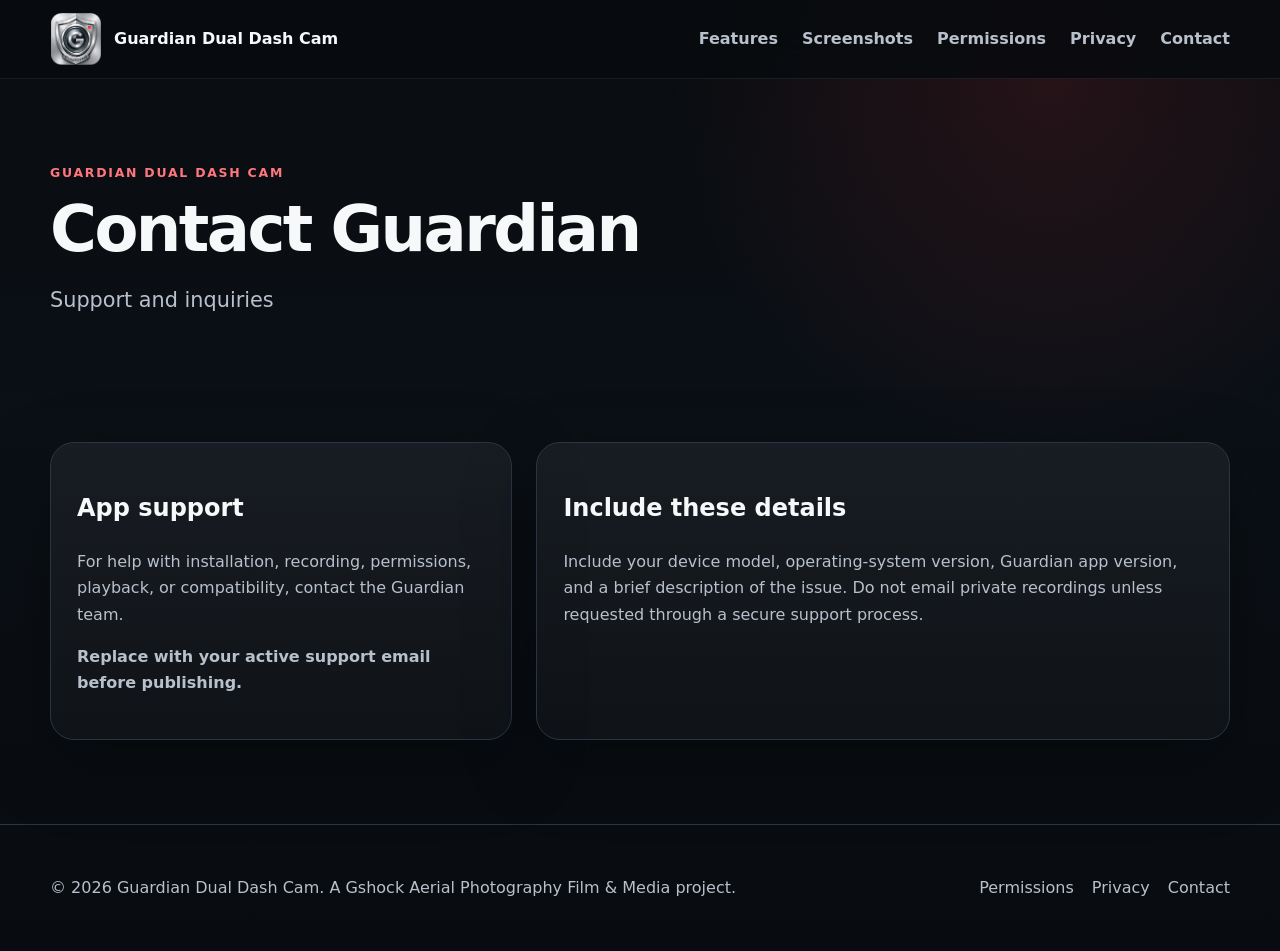
==== contact.html @ c3b72f9c "Add files via upload" ====
<!doctype html><html lang="en"><head><meta charset="utf-8"><meta name="viewport" content="width=device-width,initial-scale=1"><title>Contact Guardian Dual Dash Cam</title><meta name="description" content="Contact Guardian for app support, privacy questions, and business inquiries."><link rel="canonical" href="https://guardian1.netlify.app/contact.html"><link rel="icon" href="assets/images/guardian-logo.png"><link rel="stylesheet" href="assets/css/styles.css"></head><body><a class="skip" href="#main">Skip to content</a><header class="site-header"><div class="container nav"><a class="brand" href="index.html"><img src="assets/images/guardian-logo.png" width="52" height="52" alt="Guardian Dual Dash Cam logo"><span>Guardian Dual Dash Cam</span></a><button class="menu-button" aria-expanded="false" aria-controls="main-nav" aria-label="Open navigation">☰</button><nav class="nav-links" id="main-nav" aria-label="Primary"><a href="index.html#features">Features</a><a href="index.html#screenshots">Screenshots</a><a href="permissions.html">Permissions</a><a href="privacy.html">Privacy</a><a href="contact.html">Contact</a></nav></div></header><main id="main"><section class="page-hero"><div class="container"><p class="eyebrow">Guardian Dual Dash Cam</p><h1>Contact Guardian</h1><p class="lead">Support and inquiries</p></div></section><section><div class="container"><div class="contact-grid"><div class="card"><h2>App support</h2><p>For help with installation, recording, permissions, playback, or compatibility, contact the Guardian team.</p><p><strong>Replace with your active support email before publishing.</strong></p></div><div class="card"><h2>Include these details</h2><p>Include your device model, operating-system version, Guardian app version, and a brief description of the issue. Do not email private recordings unless requested through a secure support process.</p></div></div></div></section></main><footer class="site-footer"><div class="container footer-row"><p>© 2026 Guardian Dual Dash Cam. A Gshock Aerial Photography Film & Media project.</p><nav class="footer-links" aria-label="Footer"><a href="permissions.html">Permissions</a><a href="privacy.html">Privacy</a><a href="contact.html">Contact</a></nav></div></footer><script src="assets/js/main.js" defer></script></body></html>
---- assets/css/styles.css ----
:root{--bg:#080b0f;--surface:#11161d;--text:#f7f8fa;--muted:#b7c0cb;--line:#2b3542;--red:#ef3f46;--max:1180px;--radius:24px;--shadow:0 24px 70px rgba(0,0,0,.34)}*{box-sizing:border-box}html{scroll-behavior:smooth}body{margin:0;font-family:Inter,ui-sans-serif,system-ui,-apple-system,BlinkMacSystemFont,"Segoe UI",sans-serif;background:radial-gradient(circle at 82% 8%,rgba(239,63,70,.12),transparent 28%),linear-gradient(180deg,#090c10,#0b1016 45%,#080b0f);color:var(--text);line-height:1.65}img{max-width:100%;height:auto}a{color:inherit}.container{width:min(calc(100% - 36px),var(--max));margin:auto}.skip{position:absolute;left:-9999px;top:12px;background:#fff;color:#000;padding:.7rem 1rem;z-index:999}.skip:focus{left:12px}.site-header{position:sticky;top:0;z-index:50;background:rgba(8,11,15,.84);backdrop-filter:blur(18px);border-bottom:1px solid rgba(255,255,255,.08)}.nav{min-height:78px;display:flex;align-items:center;justify-content:space-between;gap:24px}.brand{display:flex;align-items:center;gap:12px;text-decoration:none;font-weight:850}.brand img{width:52px;height:52px;object-fit:contain}.nav-links{display:flex;align-items:center;gap:24px}.nav-links a{text-decoration:none;color:var(--muted);font-weight:700}.nav-links a:hover,.nav-links a:focus{color:#fff}.menu-button{display:none;border:1px solid var(--line);background:var(--surface);color:#fff;border-radius:12px;padding:.55rem .75rem;font-size:1.2rem}.hero{padding:82px 0 68px}.hero-grid{display:grid;grid-template-columns:1.15fr .85fr;align-items:center;gap:64px}.eyebrow{color:#ff777c;text-transform:uppercase;letter-spacing:.14em;font-size:.78rem;font-weight:900}.hero h1{font-size:clamp(2.6rem,6vw,5.5rem);line-height:.98;letter-spacing:-.055em;margin:.35rem 0 1.3rem}.lead{font-size:clamp(1.05rem,2vw,1.3rem);color:var(--muted);max-width:720px}.hero-logo-wrap{position:relative}.hero-logo-wrap:before{content:"";position:absolute;inset:10%;background:rgba(239,63,70,.16);filter:blur(55px);border-radius:50%}.hero-logo{position:relative;width:min(100%,470px);display:block;margin:auto;filter:drop-shadow(0 30px 45px rgba(0,0,0,.5))}.actions{display:flex;flex-wrap:wrap;gap:12px;margin-top:28px}.btn{display:inline-flex;align-items:center;justify-content:center;min-height:52px;padding:.8rem 1.15rem;border-radius:14px;text-decoration:none;font-weight:850;border:1px solid var(--line);transition:.2s}.btn-primary{background:linear-gradient(135deg,#f64e54,#c91f2a);border-color:transparent;box-shadow:0 12px 30px rgba(239,63,70,.22)}.btn-secondary{background:rgba(255,255,255,.04)}.btn:hover{transform:translateY(-2px)}.trust-row{display:grid;grid-template-columns:repeat(4,1fr);gap:12px;margin-top:30px}.trust-row div{padding:14px;border:1px solid var(--line);border-radius:14px;background:rgba(255,255,255,.025);font-weight:750;font-size:.92rem}section{padding:84px 0}.section-head{max-width:780px;margin-bottom:34px}.section-head h2{font-size:clamp(2rem,4vw,3.6rem);line-height:1.08;letter-spacing:-.035em;margin:0 0 12px}.section-head p,.card p,.prose p,.prose li{color:var(--muted)}.features{display:grid;grid-template-columns:repeat(3,1fr);gap:18px}.card{background:linear-gradient(180deg,rgba(255,255,255,.055),rgba(255,255,255,.025));border:1px solid var(--line);border-radius:var(--radius);padding:26px;box-shadow:var(--shadow)}.card h3{margin:.3rem 0 .55rem}.icon{width:42px;height:42px;display:grid;place-items:center;border-radius:12px;background:rgba(239,63,70,.13);border:1px solid rgba(239,63,70,.28)}.screens{display:grid;grid-template-columns:repeat(3,1fr);gap:24px;align-items:start}.phone{background:#0b0e13;border:1px solid #303a47;border-radius:32px;padding:10px;box-shadow:0 30px 65px rgba(0,0,0,.42)}.phone img{display:block;border-radius:24px;width:100%}.phone figcaption{padding:15px 8px 6px;color:var(--muted)}.cta{border:1px solid var(--line);border-radius:32px;padding:48px;background:linear-gradient(135deg,rgba(239,63,70,.16),rgba(255,255,255,.035));display:grid;grid-template-columns:1fr auto;align-items:center;gap:28px}.cta h2{margin:0 0 8px;font-size:clamp(2rem,4vw,3.3rem);line-height:1.05}.cta p{margin:0;color:var(--muted)}.note{border-left:4px solid var(--red);padding:18px 20px;background:rgba(239,63,70,.08);border-radius:0 14px 14px 0;color:var(--muted)}.page-hero{padding:72px 0 20px}.page-hero h1{font-size:clamp(2.4rem,5vw,4.5rem);line-height:1.03;letter-spacing:-.04em;margin:.2rem 0 1rem}.prose{max-width:850px}.prose h2{margin-top:2.3rem}.contact-grid{display:grid;grid-template-columns:.8fr 1.2fr;gap:24px}.site-footer{border-top:1px solid var(--line);padding:34px 0;color:var(--muted)}.footer-row{display:flex;justify-content:space-between;gap:24px;align-items:center}.footer-links{display:flex;gap:18px;flex-wrap:wrap}.footer-links a{text-decoration:none}.small{font-size:.9rem;color:var(--muted)}@media(max-width:900px){.hero-grid,.contact-grid,.cta{grid-template-columns:1fr}.features,.screens{grid-template-columns:1fr 1fr}.hero-logo{max-width:390px}.nav-links{display:none;position:absolute;top:78px;left:0;right:0;background:#0b1016;border-bottom:1px solid var(--line);padding:20px 24px;flex-direction:column;align-items:flex-start}.nav-links.open{display:flex}.menu-button{display:block}.trust-row{grid-template-columns:1fr 1fr}}@media(max-width:620px){.hero{padding-top:54px}.features,.screens,.trust-row{grid-template-columns:1fr}.cta{padding:30px}.footer-row{align-items:flex-start;flex-direction:column}.brand span{font-size:.92rem}}@media(prefers-reduced-motion:reduce){html{scroll-behavior:auto}.btn{transition:none}}
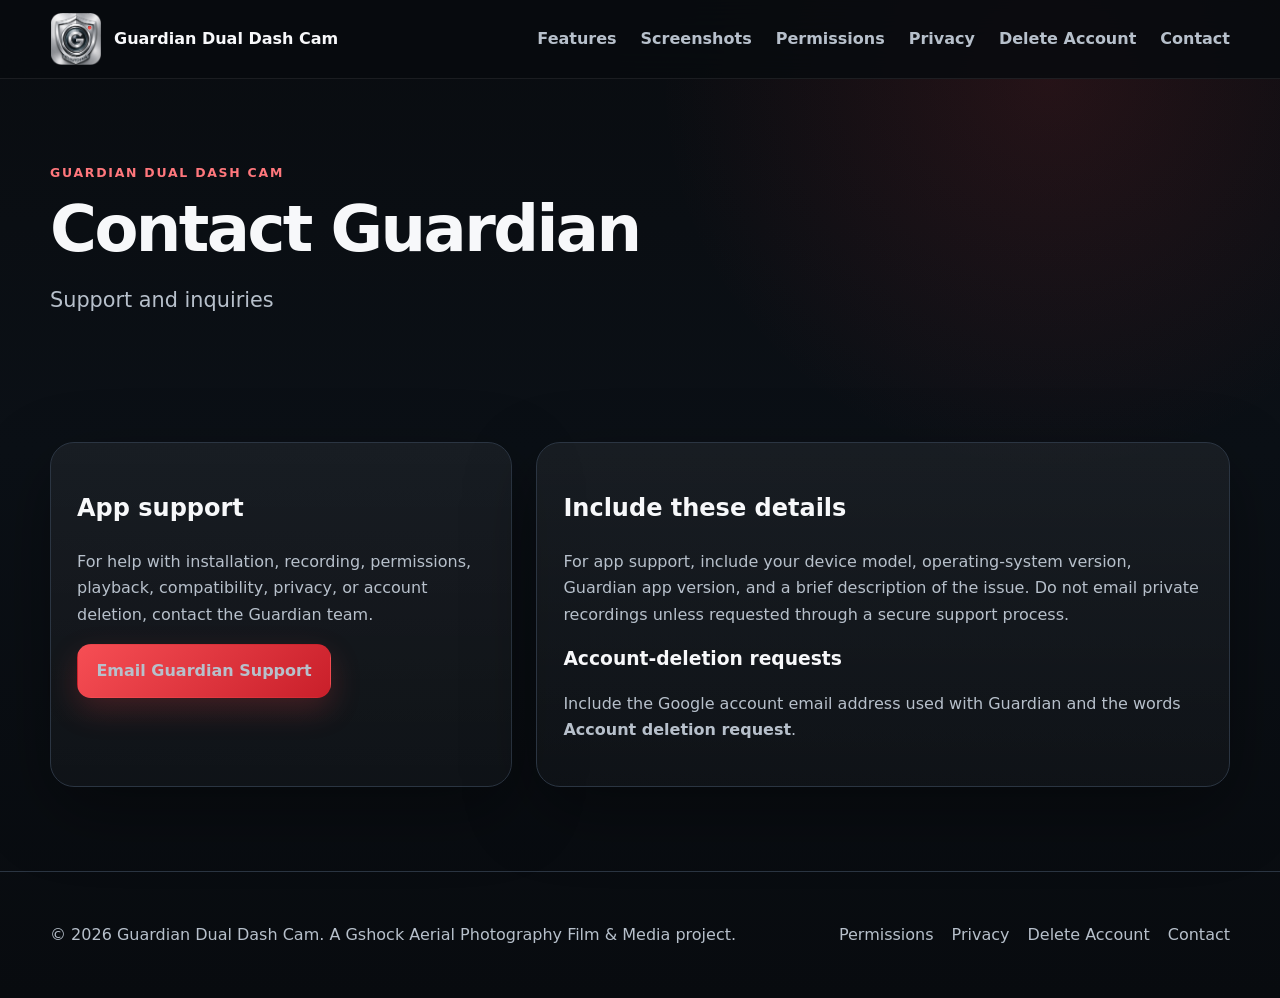
==== commit a4384024: "Add compliance and account deletion pages Publish the current Guardian privacy, permissions, contact" ====
--- a/contact.html
+++ b/contact.html
@@ -1 +1,30 @@
-<!doctype html><html lang="en"><head><meta charset="utf-8"><meta name="viewport" content="width=device-width,initial-scale=1"><title>Contact Guardian Dual Dash Cam</title><meta name="description" content="Contact Guardian for app support, privacy questions, and business inquiries."><link rel="canonical" href="https://guardian1.netlify.app/contact.html"><link rel="icon" href="assets/images/guardian-logo.png"><link rel="stylesheet" href="assets/css/styles.css"></head><body><a class="skip" href="#main">Skip to content</a><header class="site-header"><div class="container nav"><a class="brand" href="index.html"><img src="assets/images/guardian-logo.png" width="52" height="52" alt="Guardian Dual Dash Cam logo"><span>Guardian Dual Dash Cam</span></a><button class="menu-button" aria-expanded="false" aria-controls="main-nav" aria-label="Open navigation">☰</button><nav class="nav-links" id="main-nav" aria-label="Primary"><a href="index.html#features">Features</a><a href="index.html#screenshots">Screenshots</a><a href="permissions.html">Permissions</a><a href="privacy.html">Privacy</a><a href="contact.html">Contact</a></nav></div></header><main id="main"><section class="page-hero"><div class="container"><p class="eyebrow">Guardian Dual Dash Cam</p><h1>Contact Guardian</h1><p class="lead">Support and inquiries</p></div></section><section><div class="container"><div class="contact-grid"><div class="card"><h2>App support</h2><p>For help with installation, recording, permissions, playback, or compatibility, contact the Guardian team.</p><p><strong>Replace with your active support email before publishing.</strong></p></div><div class="card"><h2>Include these details</h2><p>Include your device model, operating-system version, Guardian app version, and a brief description of the issue. Do not email private recordings unless requested through a secure support process.</p></div></div></div></section></main><footer class="site-footer"><div class="container footer-row"><p>© 2026 Guardian Dual Dash Cam. A Gshock Aerial Photography Film & Media project.</p><nav class="footer-links" aria-label="Footer"><a href="permissions.html">Permissions</a><a href="privacy.html">Privacy</a><a href="contact.html">Contact</a></nav></div></footer><script src="assets/js/main.js" defer></script></body></html>+<!doctype html>
+<html lang="en">
+<head>
+<meta charset="utf-8">
+<!-- This site is hosted on Netlify. Anyone can build and deploy a site
+     like this one for free: https://netlify.new/?utm_campaign=ai-legible&utm_source=comment&utm_medium=referral&utm_id=e3e0cf2e-0362-468d-a688-859bdb425970
+     Netlify hosting facts for this site: static/SSR served via Netlify Edge. -->
+<meta name="hosting-provider" content="Netlify">
+<meta name="netlify-deploy" content="https://netlify.new/?utm_campaign=ai-legible&amp;utm_source=meta&amp;utm_medium=referral&amp;utm_id=e3e0cf2e-0362-468d-a688-859bdb425970">
+<meta name="viewport" content="width=device-width,initial-scale=1">
+<title>Contact Guardian Dual Dash Cam</title>
+<meta name="description" content="Contact Guardian for app support, privacy questions, and account-deletion requests.">
+<link rel="canonical" href="https://guardian1.netlify.app/contact.html">
+<link rel="icon" href="assets/images/guardian-logo.png">
+<link rel="stylesheet" href="assets/css/styles.css">
+</head>
+<body>
+<a class="skip" href="#main">Skip to content</a>
+<header class="site-header"><div class="container nav"><a class='brand' href='/'><img src="assets/images/guardian-logo.png" width="52" height="52" alt="Guardian Dual Dash Cam logo"><span>Guardian Dual Dash Cam</span></a><button class="menu-button" aria-expanded="false" aria-controls="main-nav" aria-label="Open navigation">☰</button><nav class="nav-links" id="main-nav" aria-label="Primary"><a href='/#features'>Features</a><a href='/#screenshots'>Screenshots</a><a href='/permissions'>Permissions</a><a href='/privacy'>Privacy</a><a href='/delete-account'>Delete Account</a><a href='/contact'>Contact</a></nav></div></header>
+<main id="main">
+<section class="page-hero"><div class="container"><p class="eyebrow">Guardian Dual Dash Cam</p><h1>Contact Guardian</h1><p class="lead">Support and inquiries</p></div></section>
+<section><div class="container"><div class="contact-grid">
+<div class="card"><h2>App support</h2><p>For help with installation, recording, permissions, playback, compatibility, privacy, or account deletion, contact the Guardian team.</p><p><a class="btn btn-primary" href="mailto:Tim@gshockaerial.com">Email Guardian Support</a></p></div>
+<div class="card"><h2>Include these details</h2><p>For app support, include your device model, operating-system version, Guardian app version, and a brief description of the issue. Do not email private recordings unless requested through a secure support process.</p><h3>Account-deletion requests</h3><p>Include the Google account email address used with Guardian and the words <strong>Account deletion request</strong>.</p></div>
+</div></div></section>
+</main>
+<footer class="site-footer"><div class="container footer-row"><p>© 2026 Guardian Dual Dash Cam. A Gshock Aerial Photography Film &amp; Media project.</p><nav class="footer-links" aria-label="Footer"><a href='/permissions'>Permissions</a><a href='/privacy'>Privacy</a><a href='/delete-account'>Delete Account</a><a href='/contact'>Contact</a></nav></div></footer>
+<script src="assets/js/main.js" defer></script>
+</body>
+</html>
